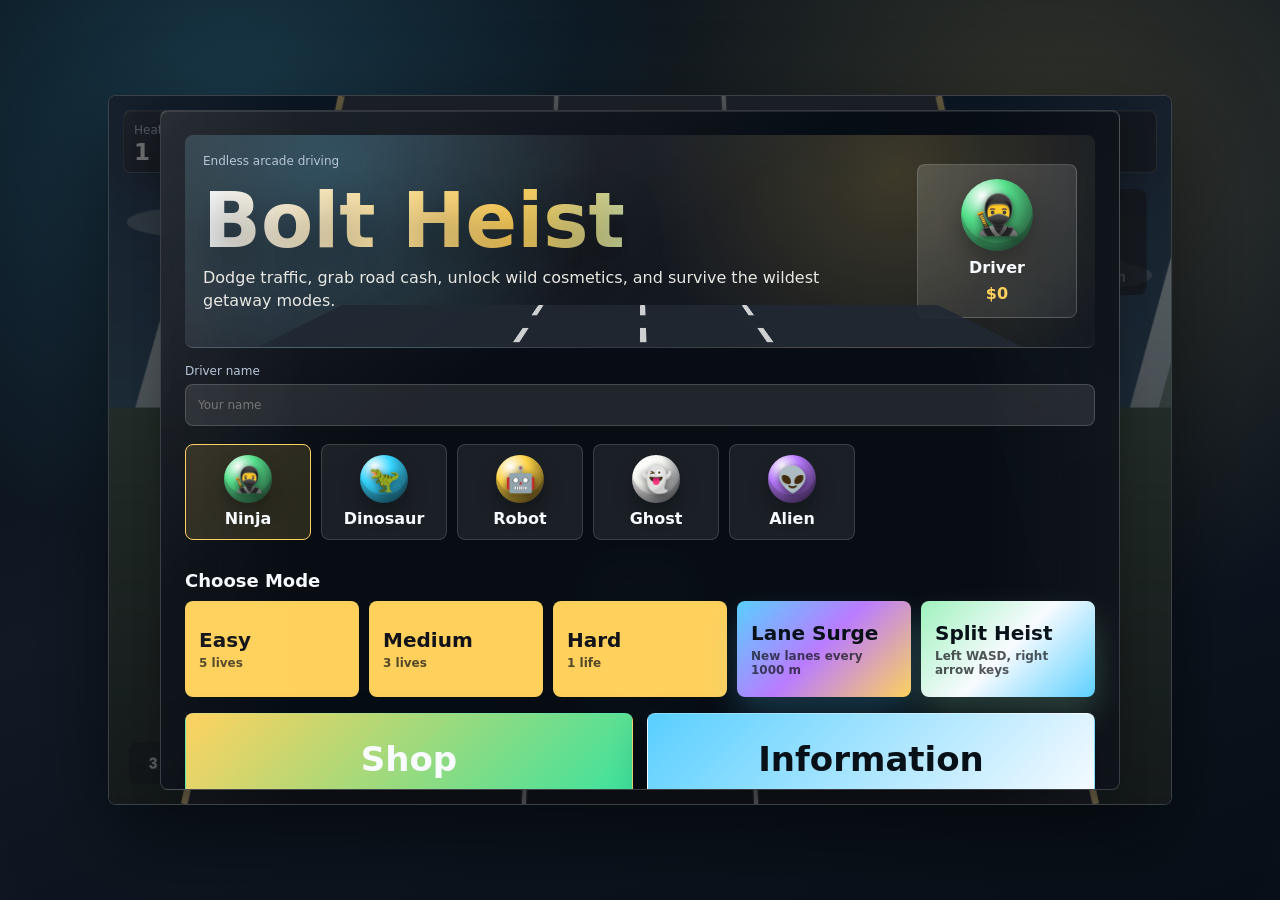
==== mak/outputs/car-drift-simulator/index.html @ dd3c478d "Add files via upload" ====
<!doctype html>
<html lang="en">
<head>
  <meta charset="utf-8">
  <meta name="viewport" content="width=device-width, initial-scale=1">
  <title>Bolt Heist</title>
  <link rel="stylesheet" href="style.css?v=premium-rehan-gold-v14">
</head>
<body>
  <main class="shell">
    <section class="game-wrap" aria-label="Bolt Heist playable prototype">
      <canvas id="game" width="960" height="640"></canvas>

      <div class="hud" aria-live="polite">
        <div><span>Heat</span><strong id="levelText">1</strong></div>
        <div><span>Speed</span><strong id="speedText">0 mph</strong></div>
        <div><span>Cash</span><strong id="cashText">$0</strong></div>
        <div><span>Lives</span><strong id="progressText">3</strong></div>
      </div>

      <div id="screen" class="overlay">
        <div class="panel">
          <p class="eyebrow">Arcade driving prototype</p>
          <h1>Bolt Heist</h1>
          <p id="screenText">
            You stole the wrong car. Survive an endless escape, dodge traffic, and grab upgrades from the road.
          </p>
          <div id="upgradePanel" class="upgrades" hidden>
            <button id="speedUpgrade" type="button"></button>
            <button id="handlingUpgrade" type="button"></button>
          </div>
          <div class="actions">
            <button id="primaryButton" type="button">Start Heist</button>
            <button id="secondaryButton" type="button" hidden>Retry Level</button>
          </div>
          <p class="controls">Move with A/D or arrow keys. Road upgrades are risky but powerful.</p>
        </div>
      </div>
    </section>
  </main>
  <script src="game-endless.js?v=premium-rehan-gold-v14"></script>
</body>
</html>
---- mak/outputs/car-drift-simulator/style.css ----
:root {
  color-scheme: dark;
  --ink: #f7f7f2;
  --muted: #b7b8bd;
  --road: #2b2f36;
  --accent: #ffd447;
  --danger: #ff4f64;
  --cool: #37d5ff;
  --cash: #54e08b;
  font-family: Inter, ui-sans-serif, system-ui, -apple-system, BlinkMacSystemFont, "Segoe UI", sans-serif;
}

* {
  box-sizing: border-box;
}

body {
  min-height: 100vh;
  margin: 0;
  display: grid;
  place-items: center;
  background:
    radial-gradient(circle at 25% 15%, rgba(255, 212, 71, 0.18), transparent 26rem),
    radial-gradient(circle at 80% 20%, rgba(55, 213, 255, 0.14), transparent 30rem),
    #101217;
  color: var(--ink);
}

.shell {
  width: min(100vw, 1100px);
  padding: 18px;
}

.game-wrap {
  position: relative;
  width: 100%;
  aspect-ratio: 3 / 2;
  min-height: 460px;
  overflow: hidden;
  border: 1px solid rgba(255, 255, 255, 0.16);
  border-radius: 8px;
  background: #111;
  box-shadow: 0 26px 70px rgba(0, 0, 0, 0.42);
}

canvas {
  width: 100%;
  height: 100%;
  display: block;
  background: #15171c;
}

.hud {
  position: absolute;
  top: 14px;
  left: 14px;
  right: 14px;
  display: grid;
  grid-template-columns: repeat(4, minmax(0, 1fr));
  gap: 8px;
  pointer-events: none;
}

.hud div {
  border: 1px solid rgba(255, 255, 255, 0.12);
  border-radius: 8px;
  background: rgba(16, 18, 23, 0.76);
  backdrop-filter: blur(10px);
}

.hud div {
  min-width: 0;
  padding: 8px 10px;
}

.hud span,
.eyebrow,
.controls {
  color: var(--muted);
  font-size: 12px;
  letter-spacing: 0;
}

.hud strong {
  display: block;
  margin-top: 2px;
  font-size: clamp(16px, 2vw, 23px);
  line-height: 1.05;
}

.overlay {
  position: absolute;
  inset: 0;
  display: grid;
  place-items: center;
  padding: 20px;
  background: rgba(9, 10, 14, 0.62);
}

.overlay.hidden {
  display: none;
}

.panel {
  width: min(760px, 100%);
  max-height: min(92vh, 610px);
  overflow: auto;
  padding: 24px;
  border-radius: 8px;
  border: 1px solid rgba(255, 255, 255, 0.18);
  background: rgba(21, 23, 29, 0.94);
  box-shadow: 0 24px 70px rgba(0, 0, 0, 0.48);
}

h1 {
  margin: 0 0 10px;
  font-size: clamp(42px, 7vw, 76px);
  line-height: 0.92;
  letter-spacing: 0;
}

p {
  margin: 0 0 16px;
  color: #e8e8e3;
  line-height: 1.45;
}

.subtitle {
  max-width: 62ch;
}

.wallet-line {
  padding: 9px 12px;
  border-radius: 8px;
  background: rgba(84, 224, 139, 0.12);
  border: 1px solid rgba(84, 224, 139, 0.24);
}

h2 {
  margin: 18px 0 10px;
  font-size: 18px;
  letter-spacing: 0;
}

h3 {
  margin: 0 0 8px;
  font-size: 15px;
  letter-spacing: 0;
}

.name-field {
  display: grid;
  gap: 6px;
  margin: 14px 0;
  color: var(--muted);
  font-size: 12px;
}

.name-field input {
  min-height: 42px;
  width: 100%;
  border: 1px solid rgba(255, 255, 255, 0.16);
  border-radius: 8px;
  padding: 9px 12px;
  color: var(--ink);
  background: rgba(255, 255, 255, 0.1);
  font: inherit;
  outline: none;
}

.name-field input:focus {
  border-color: var(--accent);
}

.mode-grid,
.leaderboards {
  display: grid;
  grid-template-columns: repeat(3, minmax(0, 1fr));
  gap: 10px;
}

.mode-grid button {
  min-height: 76px;
  text-align: left;
}

button small {
  display: block;
  margin-top: 4px;
  font-size: 12px;
  font-weight: 700;
  color: rgba(17, 19, 24, 0.72);
}

.menu-actions {
  display: flex;
  flex-wrap: wrap;
  gap: 10px;
  margin: 12px 0 4px;
}

.menu-actions button,
.actions button + button {
  color: var(--ink);
  background: rgba(255, 255, 255, 0.12);
  border: 1px solid rgba(255, 255, 255, 0.12);
}

.leaderboard {
  min-width: 0;
  border-radius: 8px;
  padding: 12px;
  background: rgba(255, 255, 255, 0.08);
  border: 1px solid rgba(255, 255, 255, 0.11);
}

.leaderboard ol {
  list-style: none;
  margin: 0;
  padding: 0;
}

.leaderboard li {
  display: flex;
  justify-content: space-between;
  gap: 8px;
  padding: 5px 0;
  color: #e8e8e3;
  font-size: 13px;
  border-top: 1px solid rgba(255, 255, 255, 0.08);
}

.leaderboard li:first-child {
  border-top: 0;
}

.leaderboard span {
  min-width: 0;
  overflow: hidden;
  text-overflow: ellipsis;
  white-space: nowrap;
}

.visual-grid {
  display: grid;
  grid-template-columns: repeat(5, minmax(0, 1fr));
  gap: 10px;
}

.visual-grid article {
  display: grid;
  gap: 7px;
  align-content: start;
  min-height: 172px;
  padding: 12px;
  border-radius: 8px;
  background: rgba(255, 255, 255, 0.08);
  color: #e8e8e3;
}

.visual-grid span {
  color: var(--muted);
  font-size: 12px;
  line-height: 1.35;
}

.shop-grid {
  display: grid;
  grid-template-columns: repeat(2, minmax(0, 1fr));
  gap: 10px;
}

.shop-card {
  display: grid;
  grid-template-columns: 86px 1fr auto;
  gap: 10px;
  align-items: center;
  min-width: 0;
  padding: 10px;
  border-radius: 8px;
  color: #e8e8e3;
  background: rgba(255, 255, 255, 0.08);
  border: 1px solid rgba(255, 255, 255, 0.11);
}

.shop-card strong,
.shop-card span {
  grid-column: 2;
}

.shop-card span {
  color: var(--muted);
  font-size: 12px;
  line-height: 1.3;
}

.shop-card button {
  grid-column: 3;
  grid-row: 1 / span 2;
  min-width: 104px;
}

.shop-preview {
  grid-row: 1 / span 2;
  width: 72px;
  height: 46px;
  display: grid;
  place-items: center;
  border-radius: 8px;
  color: #111318;
  font-size: 12px;
  font-weight: 900;
  box-shadow: inset 0 -8px 0 rgba(17, 19, 24, 0.18);
}

.hat-preview {
  color: var(--ink);
  background: rgba(255, 255, 255, 0.12);
  border: 1px solid rgba(255, 255, 255, 0.14);
}

.hat-preview.cap {
  background: linear-gradient(#f7f7f2 0 42%, #37d5ff 42% 100%);
  color: #111318;
}

.hat-preview.crown {
  background: #ffd447;
  color: #111318;
}

.hat-preview.spoiler {
  background: linear-gradient(90deg, #37d5ff, #b97cff);
  color: #111318;
}

.hat-preview.halo {
  background: radial-gradient(ellipse at center, transparent 0 32%, #f7f7f2 33% 45%, transparent 46%), rgba(255, 255, 255, 0.1);
}

.upgrade-preview {
  background: linear-gradient(135deg, #ffd447, #54e08b);
}

.sample {
  width: 74px;
  height: 58px;
  display: grid;
  place-items: center;
  justify-self: center;
  margin-bottom: 2px;
}

.cone-sample {
  width: 0;
  height: 0;
  border-left: 24px solid transparent;
  border-right: 24px solid transparent;
  border-bottom: 54px solid #ff8a34;
  filter: drop-shadow(0 6px 0 rgba(0, 0, 0, 0.24));
}

.barrier-sample,
.parked-sample,
.roadblock-sample {
  border-radius: 8px;
  box-shadow: inset 0 -10px 0 rgba(17, 19, 24, 0.28);
}

.barrier-sample {
  width: 82px;
  height: 38px;
  margin-top: 10px;
  background: repeating-linear-gradient(135deg, #f24f5f 0 14px, #fff5d0 14px 26px);
}

.parked-sample {
  width: 50px;
  height: 76px;
  background: #6cd0ff;
}

.oil-sample {
  width: 82px;
  height: 44px;
  margin-top: 7px;
  border-radius: 50%;
  background: #0d0e12;
  border: 3px solid rgba(55, 213, 255, 0.28);
}

.roadblock-sample {
  width: 88px;
  height: 42px;
  margin-top: 9px;
  background: repeating-linear-gradient(135deg, #f7f7f2 0 16px, #16181d 16px 28px);
}

.pickup-sample {
  width: 58px;
  height: 58px;
  border-radius: 50%;
  color: #111318;
  font-size: 24px;
  font-weight: 900;
  box-shadow: 0 8px 0 rgba(0, 0, 0, 0.28);
}

.life-sample {
  background: #ff4f64;
}

.auto-sample {
  background: #37d5ff;
}

.immortal-sample {
  background: #ffd447;
}

.cash-sample {
  background: #f7f7f2;
}

.car-chip {
  min-height: 28px;
  display: grid;
  place-items: center;
  border-radius: 8px;
  color: #111318;
  font-size: 12px;
  font-weight: 900;
}

.green-car {
  background: #54e08b;
}

.blue-car {
  background: #37d5ff;
}

.rainbow-car {
  background: linear-gradient(90deg, #ff4f64, #ffd447, #54e08b, #37d5ff, #b97cff);
}

.upgrades {
  display: grid;
  gap: 8px;
  margin: 16px 0;
}

button {
  min-height: 42px;
  border: 0;
  border-radius: 8px;
  padding: 10px 14px;
  color: #111318;
  background: var(--accent);
  font: inherit;
  font-weight: 800;
  cursor: pointer;
}

button:hover {
  filter: brightness(1.06);
}

button:disabled {
  cursor: not-allowed;
  color: rgba(255, 255, 255, 0.52);
  background: rgba(255, 255, 255, 0.12);
}

.upgrades button {
  color: var(--ink);
  text-align: left;
  background: rgba(255, 255, 255, 0.1);
  border: 1px solid rgba(255, 255, 255, 0.13);
}

.actions {
  display: flex;
  flex-wrap: wrap;
  gap: 10px;
  margin-top: 16px;
}

#secondaryButton {
  color: var(--ink);
  background: rgba(255, 255, 255, 0.12);
}

.controls {
  margin: 14px 0 0;
}

@media (max-width: 720px) {
  .shell {
    padding: 0;
  }

  .game-wrap {
    min-height: 100vh;
    border-radius: 0;
    border: 0;
  }

  .hud {
    grid-template-columns: repeat(2, minmax(0, 1fr));
  }

  .mode-grid,
  .leaderboards,
  .visual-grid,
  .shop-grid {
    grid-template-columns: 1fr;
  }

  .shop-card {
    grid-template-columns: 72px 1fr;
  }

  .shop-card button {
    grid-column: 1 / -1;
    grid-row: auto;
  }

  .panel {
    padding: 18px;
  }
}
/* Visual quality upgrade */
:root {
  --ink: #f8fbff;
  --muted: #b6c5d8;
  --accent: #ffd15c;
  --danger: #ff5d58;
  --cool: #59cfff;
  --cash: #38e39f;
}

body {
  background:
    radial-gradient(circle at 18% 12%, rgba(89, 207, 255, 0.2), transparent 28rem),
    radial-gradient(circle at 82% 16%, rgba(255, 209, 92, 0.15), transparent 30rem),
    linear-gradient(160deg, #071018, #111a25 48%, #071018);
}

.game-wrap {
  border-color: rgba(255, 255, 255, 0.2);
  background: #0b111a;
  box-shadow: 0 34px 90px rgba(0, 0, 0, 0.52), inset 0 1px 0 rgba(255, 255, 255, 0.1);
}

.game-wrap::after {
  content: "";
  position: absolute;
  inset: 0;
  pointer-events: none;
  background: linear-gradient(90deg, rgba(255,255,255,0.045), transparent 18% 82%, rgba(255,255,255,0.045));
  mix-blend-mode: screen;
}

.hud div,
.panel,
.shop-card,
.info-card,
.leaderboard,
.mode-card {
  background:
    linear-gradient(145deg, rgba(255, 255, 255, 0.1), transparent 42%),
    rgba(11, 17, 26, 0.78);
  border-color: rgba(255, 255, 255, 0.18);
  box-shadow: 0 14px 30px rgba(0,0,0,0.24), inset 0 1px 0 rgba(255,255,255,0.1);
}

.panel {
  background:
    linear-gradient(145deg, rgba(255,255,255,0.11), transparent 36%),
    rgba(8, 13, 21, 0.94);
  backdrop-filter: blur(18px) saturate(1.12);
}

h1 {
  text-shadow: 0 18px 44px rgba(0, 0, 0, 0.42);
}

button,
.shop-card,
.mode-card {
  transition: transform 0.14s ease, filter 0.14s ease, border-color 0.14s ease, box-shadow 0.14s ease;
}

button:hover,
.shop-card:hover,
.mode-card:hover {
  transform: translateY(-1px);
  box-shadow: 0 16px 34px rgba(0,0,0,0.28);
}

.sample,
.cosmetic-preview,
.info-visual {
  box-shadow: inset 0 0 26px rgba(0,0,0,0.24), 0 10px 20px rgba(0,0,0,0.18);
}

.multiplier-sample {
  color: #111318;
  background: linear-gradient(135deg, #38e39f, #ffd15c);
}

/* Premium menu and profile-picture layout */
.panel {
  width: min(960px, 100%);
  max-height: min(92vh, 680px);
}

.hero-menu {
  display: grid;
  grid-template-columns: 1fr auto;
  gap: 18px;
  align-items: center;
  padding-bottom: 16px;
  border-bottom: 1px solid rgba(255,255,255,0.14);
}

.animated-title {
  display: inline-block;
  animation: titlePulse 1.7s ease-in-out infinite, titleWobble 0.16s linear infinite;
  background: linear-gradient(90deg, #f8fbff, #ffd15c, #59cfff, #f8fbff);
  background-size: 220% 100%;
  -webkit-background-clip: text;
  background-clip: text;
  color: transparent;
}

@keyframes titlePulse {
  0%, 100% { background-position: 0% 50%; filter: drop-shadow(0 0 0 rgba(255,209,92,0)); }
  50% { background-position: 100% 50%; filter: drop-shadow(0 0 14px rgba(255,209,92,0.32)); }
}

@keyframes titleWobble {
  0%, 100% { transform: translateX(0); }
  50% { transform: translateX(0.7px); }
}

.profile-badge {
  min-width: 160px;
  display: grid;
  justify-items: center;
  gap: 7px;
  padding: 14px;
  border: 1px solid rgba(255,255,255,0.16);
  border-radius: 8px;
  background: linear-gradient(145deg, rgba(255,255,255,0.1), transparent), rgba(255,255,255,0.07);
}

.profile-badge span {
  font-weight: 900;
}

.profile-badge strong {
  color: var(--accent);
}

.pfp {
  width: 48px;
  height: 48px;
  display: grid;
  place-items: center;
  border-radius: 50%;
  color: #081018;
  font-size: 14px;
  font-weight: 950;
  background: radial-gradient(circle at 30% 24%, #fff, var(--pfp-a) 34%, var(--pfp-b) 100%);
  box-shadow: inset 0 -8px 0 rgba(0,0,0,0.16), 0 10px 20px rgba(0,0,0,0.26);
}

.pfp.large {
  width: 72px;
  height: 72px;
  font-size: 20px;
}

.premium-name {
  margin-top: 16px;
}

.pfp-picker {
  display: flex;
  gap: 10px;
  overflow-x: auto;
  padding: 4px 0 12px;
}

.pfp-choice {
  min-width: 112px;
  min-height: 86px;
  display: grid;
  justify-items: center;
  gap: 6px;
  color: var(--ink);
  background: rgba(255,255,255,0.08);
  border: 1px solid rgba(255,255,255,0.14);
}

.pfp-choice.selected,
.pfp-choice:hover {
  border-color: var(--accent);
  background: rgba(255,209,92,0.14);
}

.rehan-banner {
  padding: 12px 14px;
  border: 1px solid rgba(255,209,92,0.36);
  border-radius: 8px;
  color: #fff7cc;
  background: linear-gradient(90deg, rgba(255,209,92,0.22), rgba(89,207,255,0.12));
  font-weight: 900;
}

.premium-modes button {
  min-height: 96px;
  font-size: 20px;
}

.big-actions {
  display: grid;
  grid-template-columns: repeat(2, minmax(0, 1fr));
  gap: 14px;
  margin: 16px 0;
}

.big-actions button {
  min-height: 92px;
  font-size: clamp(22px, 3vw, 34px);
  border-radius: 8px;
  box-shadow: 0 18px 38px rgba(0,0,0,0.28);
}

.big-actions button:first-child {
  background: linear-gradient(135deg, #ffd15c, #38e39f);
}

.big-actions button:last-child {
  color: #081018;
  background: linear-gradient(135deg, #59cfff, #f8fbff);
}

.pfp-shop .shop-card,
.pfp-card {
  grid-template-columns: 64px 1fr auto;
}

.gold-sample {
  color: #111318;
  background: radial-gradient(circle at 30% 24%, #fff8bf, #ffd447 42%, #b97800 100%);
  box-shadow: 0 0 22px rgba(255, 212, 71, 0.45), inset 0 -8px 0 rgba(0,0,0,0.18);
}

.gold-car {
  background: linear-gradient(90deg, #fff8bf, #ffd447, #b97800);
}

@media (max-width: 720px) {
  .hero-menu,
  .big-actions {
    grid-template-columns: 1fr;
  }

  .profile-badge {
    justify-items: start;
    grid-template-columns: auto 1fr;
  }

  .profile-badge strong {
    grid-column: 2;
  }
}

/* v4 menu polish: emoji pfps, aesthetic boards, lane surge */
.cinematic-menu {
  position: relative;
  min-height: 210px;
  overflow: hidden;
  border-radius: 8px;
  padding: 18px;
  background:
    radial-gradient(circle at 16% 12%, rgba(89,207,255,0.22), transparent 34%),
    radial-gradient(circle at 78% 18%, rgba(255,209,92,0.18), transparent 34%),
    linear-gradient(135deg, rgba(255,255,255,0.08), rgba(255,255,255,0.03));
}

.menu-road-art {
  position: absolute;
  left: 0;
  right: 0;
  bottom: -28px;
  height: 92px;
  transform: perspective(220px) rotateX(52deg);
  background: linear-gradient(90deg, transparent 12%, #202832 12% 88%, transparent 88%);
  opacity: 0.9;
}

.menu-road-art span {
  position: absolute;
  top: 0;
  bottom: 0;
  width: 6px;
  border-radius: 999px;
  background: repeating-linear-gradient(to bottom, rgba(255,255,255,0.88) 0 22px, transparent 22px 44px);
  animation: roadMenuMove 0.8s linear infinite;
}

.menu-road-art span:nth-child(1) { left: 37%; }
.menu-road-art span:nth-child(2) { left: 50%; }
.menu-road-art span:nth-child(3) { left: 63%; }

@keyframes roadMenuMove {
  from { background-position-y: 0; }
  to { background-position-y: 44px; }
}

.emoji-pfp {
  font-size: 25px;
  color: initial;
  text-shadow: 0 2px 8px rgba(0,0,0,0.28);
}

.emoji-pfp span {
  transform: translateY(1px);
}

.emoji-pfp.large {
  font-size: 39px;
}

.emoji-picker .pfp-choice {
  min-width: 126px;
  min-height: 96px;
}

.four-modes {
  grid-template-columns: repeat(4, minmax(0, 1fr));
}

.four-modes button:last-child {
  color: #081018;
  background: linear-gradient(135deg, #59cfff, #b97cff 48%, #ffd15c);
  box-shadow: 0 18px 34px rgba(89,207,255,0.22);
}

.aesthetic-leaderboards {
  gap: 12px;
}

.premium-board {
  position: relative;
  overflow: hidden;
  background:
    linear-gradient(145deg, rgba(255,255,255,0.12), transparent 42%),
    rgba(8, 13, 21, 0.72);
}

.premium-board::before {
  content: "";
  position: absolute;
  inset: 0 0 auto;
  height: 3px;
  background: linear-gradient(90deg, #ffd15c, #59cfff, #38e39f);
}

.premium-board h3 {
  display: flex;
  align-items: center;
  gap: 8px;
  color: #f8fbff;
}

.premium-board h3::before {
  content: "?";
  color: #ffd15c;
}

.premium-board li {
  align-items: center;
  padding: 8px 0;
}

.premium-board .rank {
  width: 36px;
  flex: 0 0 auto;
  color: #ffd15c;
  font-weight: 950;
}

.premium-board .driver-name {
  flex: 1 1 auto;
  font-weight: 800;
}

.premium-board strong {
  color: #38e39f;
}

@media (max-width: 900px) {
  .four-modes {
    grid-template-columns: repeat(2, minmax(0, 1fr));
  }
}

@media (max-width: 560px) {
  .four-modes {
    grid-template-columns: 1fr;
  }
}

/* v5: sharper emoji avatar rendering */
.pfp-emoji {
  display: inline-grid;
  place-items: center;
  font-family: "Segoe UI Emoji", "Apple Color Emoji", "Noto Color Emoji", sans-serif;
  line-height: 1;
  filter: drop-shadow(0 2px 3px rgba(0,0,0,0.35));
}

/* v10: stable five-mode menu grid */
.five-modes {
  grid-template-columns: repeat(5, minmax(0, 1fr));
}
.five-modes button:nth-child(4) {
  color: #081018;
  background: linear-gradient(135deg, #59cfff, #b97cff 48%, #ffd15c);
  box-shadow: 0 18px 34px rgba(89,207,255,0.22);
}
.five-modes button:nth-child(5) {
  color: #081018;
  background: linear-gradient(135deg, #9ff2bd, #f8fbff 50%, #59cfff);
  box-shadow: 0 18px 34px rgba(159,242,189,0.22);
}
.five-boards {
  grid-template-columns: repeat(5, minmax(0, 1fr));
}
@media (max-width: 1100px) {
  .five-modes,
  .five-boards {
    grid-template-columns: repeat(2, minmax(0, 1fr));
  }
}
@media (max-width: 560px) {
  .five-modes,
  .five-boards {
    grid-template-columns: 1fr;
  }
}

/* v11: menu runtime boot fix */
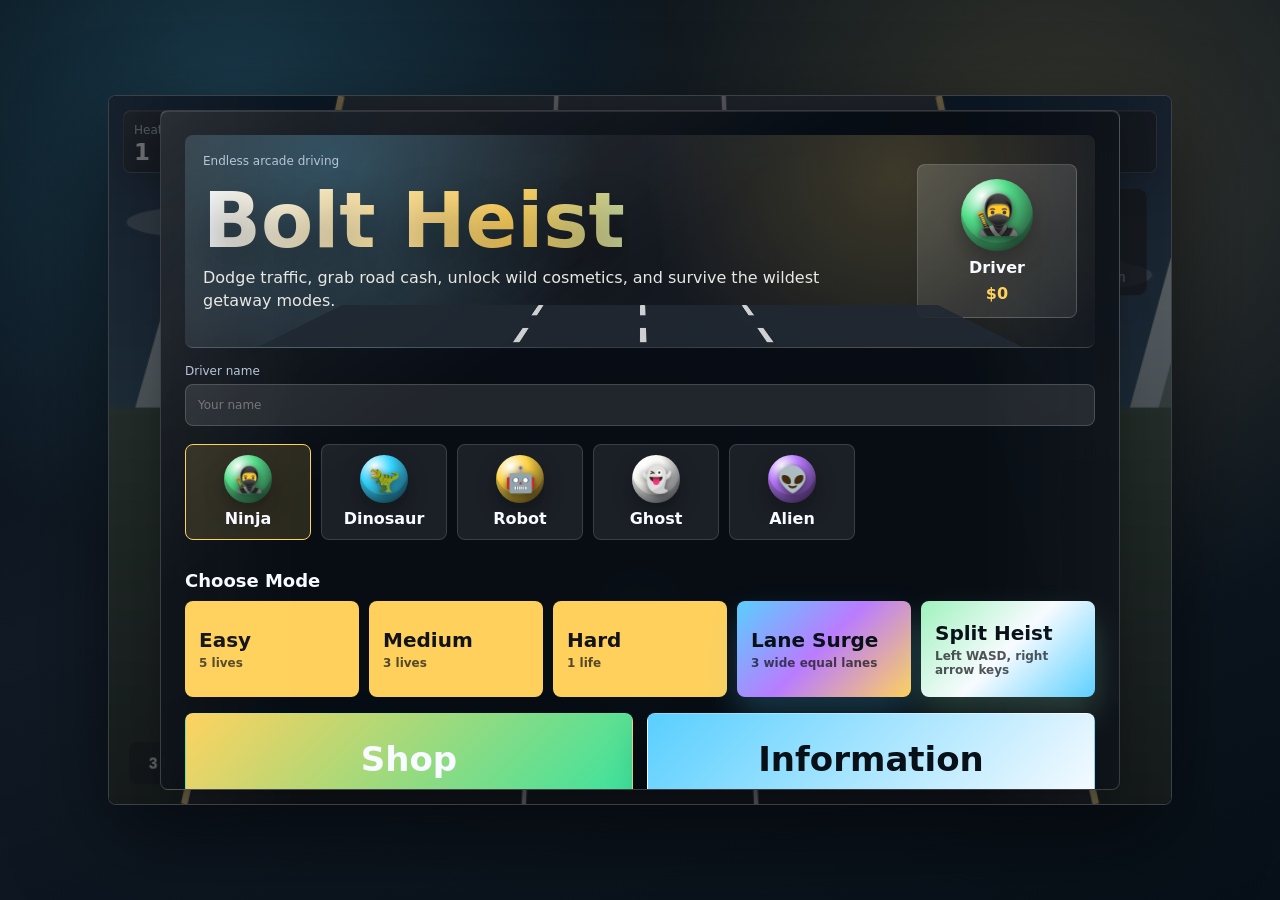
==== commit 4752a6f3: "Add files via upload" ====
--- a/mak/outputs/car-drift-simulator/index.html
+++ b/mak/outputs/car-drift-simulator/index.html
@@ -4,7 +4,7 @@
   <meta charset="utf-8">
   <meta name="viewport" content="width=device-width, initial-scale=1">
   <title>Bolt Heist</title>
-  <link rel="stylesheet" href="style.css?v=premium-rehan-gold-v14">
+  <link rel="stylesheet" href="style.css?v=premium-rehan-gold-v19">
 </head>
 <body>
   <main class="shell">
@@ -38,6 +38,6 @@
       </div>
     </section>
   </main>
-  <script src="game-endless.js?v=premium-rehan-gold-v14"></script>
+  <script src="game-endless.js?v=premium-rehan-gold-v19"></script>
 </body>
 </html>
--- a/mak/outputs/car-drift-simulator/style.css
+++ b/mak/outputs/car-drift-simulator/style.css
@@ -529,431 +529,430 @@
   .panel {
     padding: 18px;
   }
-}
-/* Visual quality upgrade */
-:root {
-  --ink: #f8fbff;
-  --muted: #b6c5d8;
-  --accent: #ffd15c;
-  --danger: #ff5d58;
-  --cool: #59cfff;
-  --cash: #38e39f;
-}
-
-body {
-  background:
-    radial-gradient(circle at 18% 12%, rgba(89, 207, 255, 0.2), transparent 28rem),
-    radial-gradient(circle at 82% 16%, rgba(255, 209, 92, 0.15), transparent 30rem),
-    linear-gradient(160deg, #071018, #111a25 48%, #071018);
-}
-
-.game-wrap {
-  border-color: rgba(255, 255, 255, 0.2);
-  background: #0b111a;
-  box-shadow: 0 34px 90px rgba(0, 0, 0, 0.52), inset 0 1px 0 rgba(255, 255, 255, 0.1);
-}
-
-.game-wrap::after {
-  content: "";
-  position: absolute;
-  inset: 0;
-  pointer-events: none;
-  background: linear-gradient(90deg, rgba(255,255,255,0.045), transparent 18% 82%, rgba(255,255,255,0.045));
-  mix-blend-mode: screen;
-}
-
-.hud div,
-.panel,
-.shop-card,
-.info-card,
-.leaderboard,
-.mode-card {
-  background:
-    linear-gradient(145deg, rgba(255, 255, 255, 0.1), transparent 42%),
-    rgba(11, 17, 26, 0.78);
-  border-color: rgba(255, 255, 255, 0.18);
-  box-shadow: 0 14px 30px rgba(0,0,0,0.24), inset 0 1px 0 rgba(255,255,255,0.1);
-}
-
-.panel {
-  background:
-    linear-gradient(145deg, rgba(255,255,255,0.11), transparent 36%),
-    rgba(8, 13, 21, 0.94);
-  backdrop-filter: blur(18px) saturate(1.12);
-}
-
-h1 {
-  text-shadow: 0 18px 44px rgba(0, 0, 0, 0.42);
-}
-
-button,
-.shop-card,
-.mode-card {
-  transition: transform 0.14s ease, filter 0.14s ease, border-color 0.14s ease, box-shadow 0.14s ease;
-}
-
-button:hover,
-.shop-card:hover,
-.mode-card:hover {
-  transform: translateY(-1px);
-  box-shadow: 0 16px 34px rgba(0,0,0,0.28);
-}
-
-.sample,
-.cosmetic-preview,
-.info-visual {
-  box-shadow: inset 0 0 26px rgba(0,0,0,0.24), 0 10px 20px rgba(0,0,0,0.18);
-}
-
-.multiplier-sample {
-  color: #111318;
-  background: linear-gradient(135deg, #38e39f, #ffd15c);
-}
-
-/* Premium menu and profile-picture layout */
-.panel {
-  width: min(960px, 100%);
-  max-height: min(92vh, 680px);
-}
-
-.hero-menu {
-  display: grid;
-  grid-template-columns: 1fr auto;
-  gap: 18px;
-  align-items: center;
-  padding-bottom: 16px;
-  border-bottom: 1px solid rgba(255,255,255,0.14);
-}
-
-.animated-title {
-  display: inline-block;
-  animation: titlePulse 1.7s ease-in-out infinite, titleWobble 0.16s linear infinite;
-  background: linear-gradient(90deg, #f8fbff, #ffd15c, #59cfff, #f8fbff);
-  background-size: 220% 100%;
-  -webkit-background-clip: text;
-  background-clip: text;
-  color: transparent;
-}
-
-@keyframes titlePulse {
-  0%, 100% { background-position: 0% 50%; filter: drop-shadow(0 0 0 rgba(255,209,92,0)); }
-  50% { background-position: 100% 50%; filter: drop-shadow(0 0 14px rgba(255,209,92,0.32)); }
-}
-
-@keyframes titleWobble {
-  0%, 100% { transform: translateX(0); }
-  50% { transform: translateX(0.7px); }
-}
-
-.profile-badge {
-  min-width: 160px;
-  display: grid;
-  justify-items: center;
-  gap: 7px;
-  padding: 14px;
-  border: 1px solid rgba(255,255,255,0.16);
-  border-radius: 8px;
-  background: linear-gradient(145deg, rgba(255,255,255,0.1), transparent), rgba(255,255,255,0.07);
-}
-
-.profile-badge span {
-  font-weight: 900;
-}
-
-.profile-badge strong {
-  color: var(--accent);
-}
-
-.pfp {
-  width: 48px;
-  height: 48px;
-  display: grid;
-  place-items: center;
-  border-radius: 50%;
-  color: #081018;
-  font-size: 14px;
-  font-weight: 950;
-  background: radial-gradient(circle at 30% 24%, #fff, var(--pfp-a) 34%, var(--pfp-b) 100%);
-  box-shadow: inset 0 -8px 0 rgba(0,0,0,0.16), 0 10px 20px rgba(0,0,0,0.26);
-}
-
-.pfp.large {
-  width: 72px;
-  height: 72px;
-  font-size: 20px;
-}
-
-.premium-name {
-  margin-top: 16px;
-}
-
-.pfp-picker {
-  display: flex;
-  gap: 10px;
-  overflow-x: auto;
-  padding: 4px 0 12px;
-}
-
-.pfp-choice {
-  min-width: 112px;
-  min-height: 86px;
-  display: grid;
-  justify-items: center;
-  gap: 6px;
-  color: var(--ink);
-  background: rgba(255,255,255,0.08);
-  border: 1px solid rgba(255,255,255,0.14);
-}
-
-.pfp-choice.selected,
-.pfp-choice:hover {
-  border-color: var(--accent);
-  background: rgba(255,209,92,0.14);
-}
-
-.rehan-banner {
-  padding: 12px 14px;
-  border: 1px solid rgba(255,209,92,0.36);
-  border-radius: 8px;
-  color: #fff7cc;
-  background: linear-gradient(90deg, rgba(255,209,92,0.22), rgba(89,207,255,0.12));
-  font-weight: 900;
-}
-
-.premium-modes button {
-  min-height: 96px;
-  font-size: 20px;
-}
-
-.big-actions {
-  display: grid;
-  grid-template-columns: repeat(2, minmax(0, 1fr));
-  gap: 14px;
-  margin: 16px 0;
-}
-
-.big-actions button {
-  min-height: 92px;
-  font-size: clamp(22px, 3vw, 34px);
-  border-radius: 8px;
-  box-shadow: 0 18px 38px rgba(0,0,0,0.28);
-}
-
-.big-actions button:first-child {
-  background: linear-gradient(135deg, #ffd15c, #38e39f);
-}
-
-.big-actions button:last-child {
-  color: #081018;
-  background: linear-gradient(135deg, #59cfff, #f8fbff);
-}
-
-.pfp-shop .shop-card,
-.pfp-card {
-  grid-template-columns: 64px 1fr auto;
-}
-
-.gold-sample {
-  color: #111318;
-  background: radial-gradient(circle at 30% 24%, #fff8bf, #ffd447 42%, #b97800 100%);
-  box-shadow: 0 0 22px rgba(255, 212, 71, 0.45), inset 0 -8px 0 rgba(0,0,0,0.18);
-}
-
-.gold-car {
-  background: linear-gradient(90deg, #fff8bf, #ffd447, #b97800);
-}
-
-@media (max-width: 720px) {
-  .hero-menu,
-  .big-actions {
-    grid-template-columns: 1fr;
-  }
-
-  .profile-badge {
-    justify-items: start;
-    grid-template-columns: auto 1fr;
-  }
-
-  .profile-badge strong {
-    grid-column: 2;
-  }
-}
-
-/* v4 menu polish: emoji pfps, aesthetic boards, lane surge */
-.cinematic-menu {
-  position: relative;
-  min-height: 210px;
-  overflow: hidden;
-  border-radius: 8px;
-  padding: 18px;
-  background:
-    radial-gradient(circle at 16% 12%, rgba(89,207,255,0.22), transparent 34%),
-    radial-gradient(circle at 78% 18%, rgba(255,209,92,0.18), transparent 34%),
-    linear-gradient(135deg, rgba(255,255,255,0.08), rgba(255,255,255,0.03));
-}
-
-.menu-road-art {
-  position: absolute;
-  left: 0;
-  right: 0;
-  bottom: -28px;
-  height: 92px;
-  transform: perspective(220px) rotateX(52deg);
-  background: linear-gradient(90deg, transparent 12%, #202832 12% 88%, transparent 88%);
-  opacity: 0.9;
-}
-
-.menu-road-art span {
-  position: absolute;
-  top: 0;
-  bottom: 0;
-  width: 6px;
-  border-radius: 999px;
-  background: repeating-linear-gradient(to bottom, rgba(255,255,255,0.88) 0 22px, transparent 22px 44px);
-  animation: roadMenuMove 0.8s linear infinite;
-}
-
-.menu-road-art span:nth-child(1) { left: 37%; }
-.menu-road-art span:nth-child(2) { left: 50%; }
-.menu-road-art span:nth-child(3) { left: 63%; }
-
-@keyframes roadMenuMove {
-  from { background-position-y: 0; }
-  to { background-position-y: 44px; }
-}
-
-.emoji-pfp {
-  font-size: 25px;
-  color: initial;
-  text-shadow: 0 2px 8px rgba(0,0,0,0.28);
-}
-
-.emoji-pfp span {
-  transform: translateY(1px);
-}
-
-.emoji-pfp.large {
-  font-size: 39px;
-}
-
-.emoji-picker .pfp-choice {
-  min-width: 126px;
-  min-height: 96px;
-}
-
-.four-modes {
-  grid-template-columns: repeat(4, minmax(0, 1fr));
-}
-
-.four-modes button:last-child {
-  color: #081018;
-  background: linear-gradient(135deg, #59cfff, #b97cff 48%, #ffd15c);
-  box-shadow: 0 18px 34px rgba(89,207,255,0.22);
-}
-
-.aesthetic-leaderboards {
-  gap: 12px;
-}
-
-.premium-board {
-  position: relative;
-  overflow: hidden;
-  background:
-    linear-gradient(145deg, rgba(255,255,255,0.12), transparent 42%),
-    rgba(8, 13, 21, 0.72);
-}
-
-.premium-board::before {
-  content: "";
-  position: absolute;
-  inset: 0 0 auto;
-  height: 3px;
-  background: linear-gradient(90deg, #ffd15c, #59cfff, #38e39f);
-}
-
-.premium-board h3 {
-  display: flex;
-  align-items: center;
-  gap: 8px;
-  color: #f8fbff;
-}
-
-.premium-board h3::before {
-  content: "?";
-  color: #ffd15c;
-}
-
-.premium-board li {
-  align-items: center;
-  padding: 8px 0;
-}
-
-.premium-board .rank {
-  width: 36px;
-  flex: 0 0 auto;
-  color: #ffd15c;
-  font-weight: 950;
-}
-
-.premium-board .driver-name {
-  flex: 1 1 auto;
-  font-weight: 800;
-}
-
-.premium-board strong {
-  color: #38e39f;
-}
-
-@media (max-width: 900px) {
-  .four-modes {
-    grid-template-columns: repeat(2, minmax(0, 1fr));
-  }
-}
-
-@media (max-width: 560px) {
-  .four-modes {
-    grid-template-columns: 1fr;
-  }
-}
-
-/* v5: sharper emoji avatar rendering */
-.pfp-emoji {
-  display: inline-grid;
-  place-items: center;
-  font-family: "Segoe UI Emoji", "Apple Color Emoji", "Noto Color Emoji", sans-serif;
-  line-height: 1;
-  filter: drop-shadow(0 2px 3px rgba(0,0,0,0.35));
-}
-
-/* v10: stable five-mode menu grid */
-.five-modes {
-  grid-template-columns: repeat(5, minmax(0, 1fr));
-}
-.five-modes button:nth-child(4) {
-  color: #081018;
-  background: linear-gradient(135deg, #59cfff, #b97cff 48%, #ffd15c);
-  box-shadow: 0 18px 34px rgba(89,207,255,0.22);
-}
-.five-modes button:nth-child(5) {
-  color: #081018;
-  background: linear-gradient(135deg, #9ff2bd, #f8fbff 50%, #59cfff);
-  box-shadow: 0 18px 34px rgba(159,242,189,0.22);
-}
-.five-boards {
-  grid-template-columns: repeat(5, minmax(0, 1fr));
-}
-@media (max-width: 1100px) {
-  .five-modes,
-  .five-boards {
-    grid-template-columns: repeat(2, minmax(0, 1fr));
-  }
-}
-@media (max-width: 560px) {
-  .five-modes,
-  .five-boards {
-    grid-template-columns: 1fr;
-  }
-}
-
-/* v11: menu runtime boot fix */
-
+}
+/* Visual quality upgrade */
+:root {
+  --ink: #f8fbff;
+  --muted: #b6c5d8;
+  --accent: #ffd15c;
+  --danger: #ff5d58;
+  --cool: #59cfff;
+  --cash: #38e39f;
+}
+
+body {
+  background:
+    radial-gradient(circle at 18% 12%, rgba(89, 207, 255, 0.2), transparent 28rem),
+    radial-gradient(circle at 82% 16%, rgba(255, 209, 92, 0.15), transparent 30rem),
+    linear-gradient(160deg, #071018, #111a25 48%, #071018);
+}
+
+.game-wrap {
+  border-color: rgba(255, 255, 255, 0.2);
+  background: #0b111a;
+  box-shadow: 0 34px 90px rgba(0, 0, 0, 0.52), inset 0 1px 0 rgba(255, 255, 255, 0.1);
+}
+
+.game-wrap::after {
+  content: "";
+  position: absolute;
+  inset: 0;
+  pointer-events: none;
+  background: linear-gradient(90deg, rgba(255,255,255,0.045), transparent 18% 82%, rgba(255,255,255,0.045));
+  mix-blend-mode: screen;
+}
+
+.hud div,
+.panel,
+.shop-card,
+.info-card,
+.leaderboard,
+.mode-card {
+  background:
+    linear-gradient(145deg, rgba(255, 255, 255, 0.1), transparent 42%),
+    rgba(11, 17, 26, 0.78);
+  border-color: rgba(255, 255, 255, 0.18);
+  box-shadow: 0 14px 30px rgba(0,0,0,0.24), inset 0 1px 0 rgba(255,255,255,0.1);
+}
+
+.panel {
+  background:
+    linear-gradient(145deg, rgba(255,255,255,0.11), transparent 36%),
+    rgba(8, 13, 21, 0.94);
+  backdrop-filter: blur(18px) saturate(1.12);
+}
+
+h1 {
+  text-shadow: 0 18px 44px rgba(0, 0, 0, 0.42);
+}
+
+button,
+.shop-card,
+.mode-card {
+  transition: transform 0.14s ease, filter 0.14s ease, border-color 0.14s ease, box-shadow 0.14s ease;
+}
+
+button:hover,
+.shop-card:hover,
+.mode-card:hover {
+  transform: translateY(-1px);
+  box-shadow: 0 16px 34px rgba(0,0,0,0.28);
+}
+
+.sample,
+.cosmetic-preview,
+.info-visual {
+  box-shadow: inset 0 0 26px rgba(0,0,0,0.24), 0 10px 20px rgba(0,0,0,0.18);
+}
+
+.multiplier-sample {
+  color: #111318;
+  background: linear-gradient(135deg, #38e39f, #ffd15c);
+}
+
+/* Premium menu and profile-picture layout */
+.panel {
+  width: min(960px, 100%);
+  max-height: min(92vh, 680px);
+}
+
+.hero-menu {
+  display: grid;
+  grid-template-columns: 1fr auto;
+  gap: 18px;
+  align-items: center;
+  padding-bottom: 16px;
+  border-bottom: 1px solid rgba(255,255,255,0.14);
+}
+
+.animated-title {
+  display: inline-block;
+  animation: titlePulse 1.7s ease-in-out infinite, titleWobble 0.16s linear infinite;
+  background: linear-gradient(90deg, #f8fbff, #ffd15c, #59cfff, #f8fbff);
+  background-size: 220% 100%;
+  -webkit-background-clip: text;
+  background-clip: text;
+  color: transparent;
+}
+
+@keyframes titlePulse {
+  0%, 100% { background-position: 0% 50%; filter: drop-shadow(0 0 0 rgba(255,209,92,0)); }
+  50% { background-position: 100% 50%; filter: drop-shadow(0 0 14px rgba(255,209,92,0.32)); }
+}
+
+@keyframes titleWobble {
+  0%, 100% { transform: translateX(0); }
+  50% { transform: translateX(0.7px); }
+}
+
+.profile-badge {
+  min-width: 160px;
+  display: grid;
+  justify-items: center;
+  gap: 7px;
+  padding: 14px;
+  border: 1px solid rgba(255,255,255,0.16);
+  border-radius: 8px;
+  background: linear-gradient(145deg, rgba(255,255,255,0.1), transparent), rgba(255,255,255,0.07);
+}
+
+.profile-badge span {
+  font-weight: 900;
+}
+
+.profile-badge strong {
+  color: var(--accent);
+}
+
+.pfp {
+  width: 48px;
+  height: 48px;
+  display: grid;
+  place-items: center;
+  border-radius: 50%;
+  color: #081018;
+  font-size: 14px;
+  font-weight: 950;
+  background: radial-gradient(circle at 30% 24%, #fff, var(--pfp-a) 34%, var(--pfp-b) 100%);
+  box-shadow: inset 0 -8px 0 rgba(0,0,0,0.16), 0 10px 20px rgba(0,0,0,0.26);
+}
+
+.pfp.large {
+  width: 72px;
+  height: 72px;
+  font-size: 20px;
+}
+
+.premium-name {
+  margin-top: 16px;
+}
+
+.pfp-picker {
+  display: flex;
+  gap: 10px;
+  overflow-x: auto;
+  padding: 4px 0 12px;
+}
+
+.pfp-choice {
+  min-width: 112px;
+  min-height: 86px;
+  display: grid;
+  justify-items: center;
+  gap: 6px;
+  color: var(--ink);
+  background: rgba(255,255,255,0.08);
+  border: 1px solid rgba(255,255,255,0.14);
+}
+
+.pfp-choice.selected,
+.pfp-choice:hover {
+  border-color: var(--accent);
+  background: rgba(255,209,92,0.14);
+}
+
+.rehan-banner {
+  padding: 12px 14px;
+  border: 1px solid rgba(255,209,92,0.36);
+  border-radius: 8px;
+  color: #fff7cc;
+  background: linear-gradient(90deg, rgba(255,209,92,0.22), rgba(89,207,255,0.12));
+  font-weight: 900;
+}
+
+.premium-modes button {
+  min-height: 96px;
+  font-size: 20px;
+}
+
+.big-actions {
+  display: grid;
+  grid-template-columns: repeat(2, minmax(0, 1fr));
+  gap: 14px;
+  margin: 16px 0;
+}
+
+.big-actions button {
+  min-height: 92px;
+  font-size: clamp(22px, 3vw, 34px);
+  border-radius: 8px;
+  box-shadow: 0 18px 38px rgba(0,0,0,0.28);
+}
+
+.big-actions button:first-child {
+  background: linear-gradient(135deg, #ffd15c, #38e39f);
+}
+
+.big-actions button:last-child {
+  color: #081018;
+  background: linear-gradient(135deg, #59cfff, #f8fbff);
+}
+
+.pfp-shop .shop-card,
+.pfp-card {
+  grid-template-columns: 64px 1fr auto;
+}
+
+.gold-sample {
+  color: #111318;
+  background: radial-gradient(circle at 30% 24%, #fff8bf, #ffd447 42%, #b97800 100%);
+  box-shadow: 0 0 22px rgba(255, 212, 71, 0.45), inset 0 -8px 0 rgba(0,0,0,0.18);
+}
+
+.gold-car {
+  background: linear-gradient(90deg, #fff8bf, #ffd447, #b97800);
+}
+
+@media (max-width: 720px) {
+  .hero-menu,
+  .big-actions {
+    grid-template-columns: 1fr;
+  }
+
+  .profile-badge {
+    justify-items: start;
+    grid-template-columns: auto 1fr;
+  }
+
+  .profile-badge strong {
+    grid-column: 2;
+  }
+}
+
+/* v4 menu polish: emoji pfps, aesthetic boards, lane surge */
+.cinematic-menu {
+  position: relative;
+  min-height: 210px;
+  overflow: hidden;
+  border-radius: 8px;
+  padding: 18px;
+  background:
+    radial-gradient(circle at 16% 12%, rgba(89,207,255,0.22), transparent 34%),
+    radial-gradient(circle at 78% 18%, rgba(255,209,92,0.18), transparent 34%),
+    linear-gradient(135deg, rgba(255,255,255,0.08), rgba(255,255,255,0.03));
+}
+
+.menu-road-art {
+  position: absolute;
+  left: 0;
+  right: 0;
+  bottom: -28px;
+  height: 92px;
+  transform: perspective(220px) rotateX(52deg);
+  background: linear-gradient(90deg, transparent 12%, #202832 12% 88%, transparent 88%);
+  opacity: 0.9;
+}
+
+.menu-road-art span {
+  position: absolute;
+  top: 0;
+  bottom: 0;
+  width: 6px;
+  border-radius: 999px;
+  background: repeating-linear-gradient(to bottom, rgba(255,255,255,0.88) 0 22px, transparent 22px 44px);
+  animation: roadMenuMove 0.8s linear infinite;
+}
+
+.menu-road-art span:nth-child(1) { left: 37%; }
+.menu-road-art span:nth-child(2) { left: 50%; }
+.menu-road-art span:nth-child(3) { left: 63%; }
+
+@keyframes roadMenuMove {
+  from { background-position-y: 0; }
+  to { background-position-y: 44px; }
+}
+
+.emoji-pfp {
+  font-size: 25px;
+  color: initial;
+  text-shadow: 0 2px 8px rgba(0,0,0,0.28);
+}
+
+.emoji-pfp span {
+  transform: translateY(1px);
+}
+
+.emoji-pfp.large {
+  font-size: 39px;
+}
+
+.emoji-picker .pfp-choice {
+  min-width: 126px;
+  min-height: 96px;
+}
+
+.four-modes {
+  grid-template-columns: repeat(4, minmax(0, 1fr));
+}
+
+.four-modes button:last-child {
+  color: #081018;
+  background: linear-gradient(135deg, #59cfff, #b97cff 48%, #ffd15c);
+  box-shadow: 0 18px 34px rgba(89,207,255,0.22);
+}
+
+.aesthetic-leaderboards {
+  gap: 12px;
+}
+
+.premium-board {
+  position: relative;
+  overflow: hidden;
+  background:
+    linear-gradient(145deg, rgba(255,255,255,0.12), transparent 42%),
+    rgba(8, 13, 21, 0.72);
+}
+
+.premium-board::before {
+  content: "";
+  position: absolute;
+  inset: 0 0 auto;
+  height: 3px;
+  background: linear-gradient(90deg, #ffd15c, #59cfff, #38e39f);
+}
+
+.premium-board h3 {
+  display: flex;
+  align-items: center;
+  gap: 8px;
+  color: #f8fbff;
+}
+
+.premium-board h3::before {
+  content: "?";
+  color: #ffd15c;
+}
+
+.premium-board li {
+  align-items: center;
+  padding: 8px 0;
+}
+
+.premium-board .rank {
+  width: 36px;
+  flex: 0 0 auto;
+  color: #ffd15c;
+  font-weight: 950;
+}
+
+.premium-board .driver-name {
+  flex: 1 1 auto;
+  font-weight: 800;
+}
+
+.premium-board strong {
+  color: #38e39f;
+}
+
+@media (max-width: 900px) {
+  .four-modes {
+    grid-template-columns: repeat(2, minmax(0, 1fr));
+  }
+}
+
+@media (max-width: 560px) {
+  .four-modes {
+    grid-template-columns: 1fr;
+  }
+}
+
+/* v5: sharper emoji avatar rendering */
+.pfp-emoji {
+  display: inline-grid;
+  place-items: center;
+  font-family: "Segoe UI Emoji", "Apple Color Emoji", "Noto Color Emoji", sans-serif;
+  line-height: 1;
+  filter: drop-shadow(0 2px 3px rgba(0,0,0,0.35));
+}
+
+/* v10: stable five-mode menu grid */
+.five-modes {
+  grid-template-columns: repeat(5, minmax(0, 1fr));
+}
+.five-modes button:nth-child(4) {
+  color: #081018;
+  background: linear-gradient(135deg, #59cfff, #b97cff 48%, #ffd15c);
+  box-shadow: 0 18px 34px rgba(89,207,255,0.22);
+}
+.five-modes button:nth-child(5) {
+  color: #081018;
+  background: linear-gradient(135deg, #9ff2bd, #f8fbff 50%, #59cfff);
+  box-shadow: 0 18px 34px rgba(159,242,189,0.22);
+}
+.five-boards {
+  grid-template-columns: repeat(5, minmax(0, 1fr));
+}
+@media (max-width: 1100px) {
+  .five-modes,
+  .five-boards {
+    grid-template-columns: repeat(2, minmax(0, 1fr));
+  }
+}
+@media (max-width: 560px) {
+  .five-modes,
+  .five-boards {
+    grid-template-columns: 1fr;
+  }
+}
+
+/* v11: menu runtime boot fix */
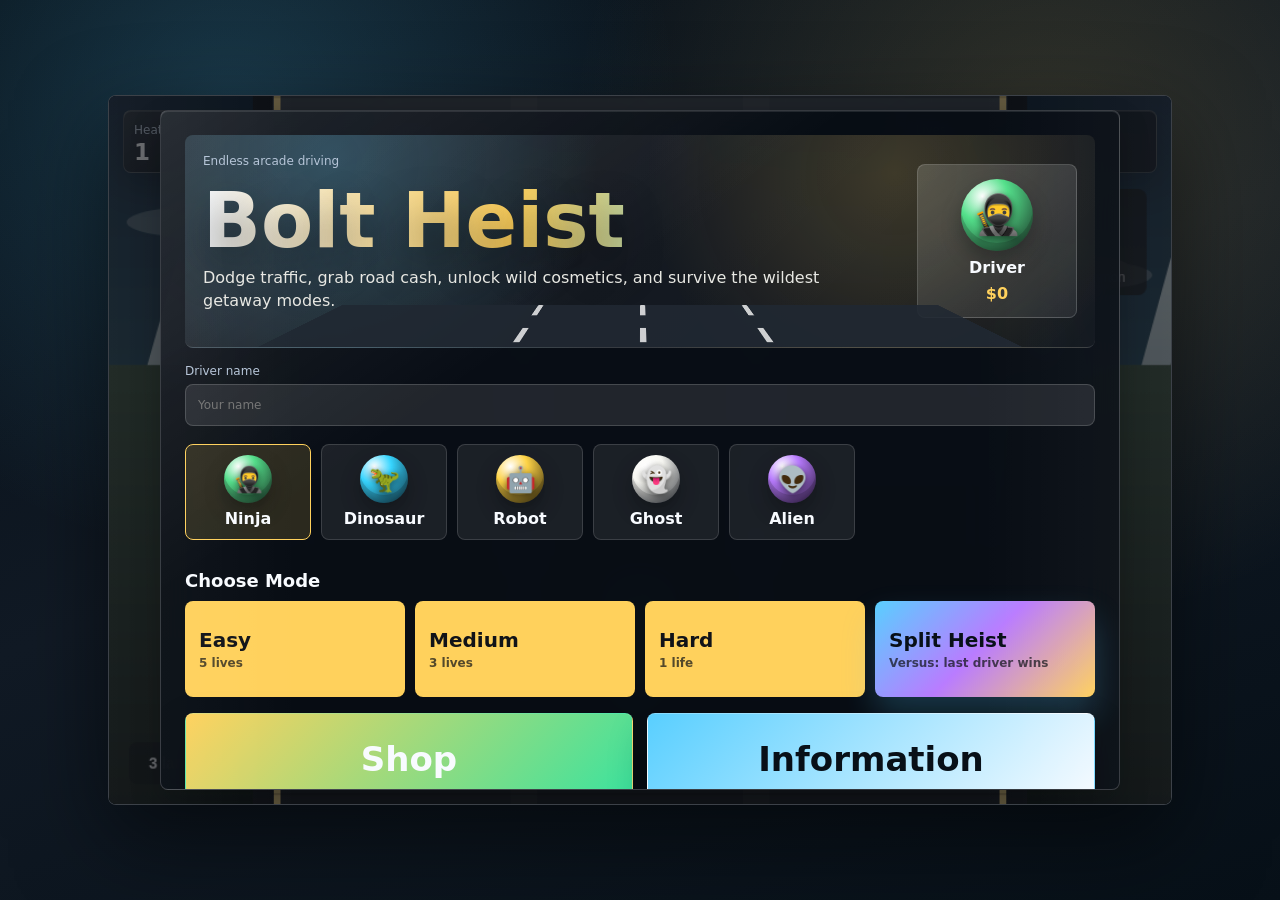
==== commit b3c2fe2c: "Add files via upload" ====
--- a/mak/outputs/car-drift-simulator/index.html
+++ b/mak/outputs/car-drift-simulator/index.html
@@ -1,10 +1,10 @@
-<!doctype html>
+﻿<!doctype html>
 <html lang="en">
 <head>
   <meta charset="utf-8">
   <meta name="viewport" content="width=device-width, initial-scale=1">
   <title>Bolt Heist</title>
-  <link rel="stylesheet" href="style.css?v=premium-rehan-gold-v19">
+  <link rel="stylesheet" href="style.css?v=premium-rehan-gold-v28">
 </head>
 <body>
   <main class="shell">
@@ -38,6 +38,14 @@
       </div>
     </section>
   </main>
-  <script src="game-endless.js?v=premium-rehan-gold-v19"></script>
+  <script src="game-endless.js?v=premium-rehan-gold-v28"></script>
 </body>
-</html>+</html>
+
+
+
+
+
+
+
+
--- a/mak/outputs/car-drift-simulator/style.css
+++ b/mak/outputs/car-drift-simulator/style.css
@@ -956,3 +956,35 @@
 }
 
 /* v11: menu runtime boot fix */
+
+/* premium-rehan-gold-v21: admin test mode layout */
+.six-modes,
+.six-boards {
+  grid-template-columns: repeat(3, minmax(0, 1fr));
+}
+
+.testmode-button,
+.six-modes .testmode-button {
+  color: #081018;
+  background: linear-gradient(135deg, #ff4f64, #ffd15c 48%, #f8fbff);
+  box-shadow: 0 18px 34px rgba(255, 79, 100, 0.24);
+}
+
+.admin-banner {
+  background: linear-gradient(135deg, rgba(255,79,100,0.22), rgba(255,209,92,0.18));
+  border-color: rgba(255, 209, 92, 0.44);
+}
+
+@media (max-width: 900px) {
+  .six-modes,
+  .six-boards {
+    grid-template-columns: repeat(2, minmax(0, 1fr));
+  }
+}
+
+@media (max-width: 560px) {
+  .six-modes,
+  .six-boards {
+    grid-template-columns: 1fr;
+  }
+}
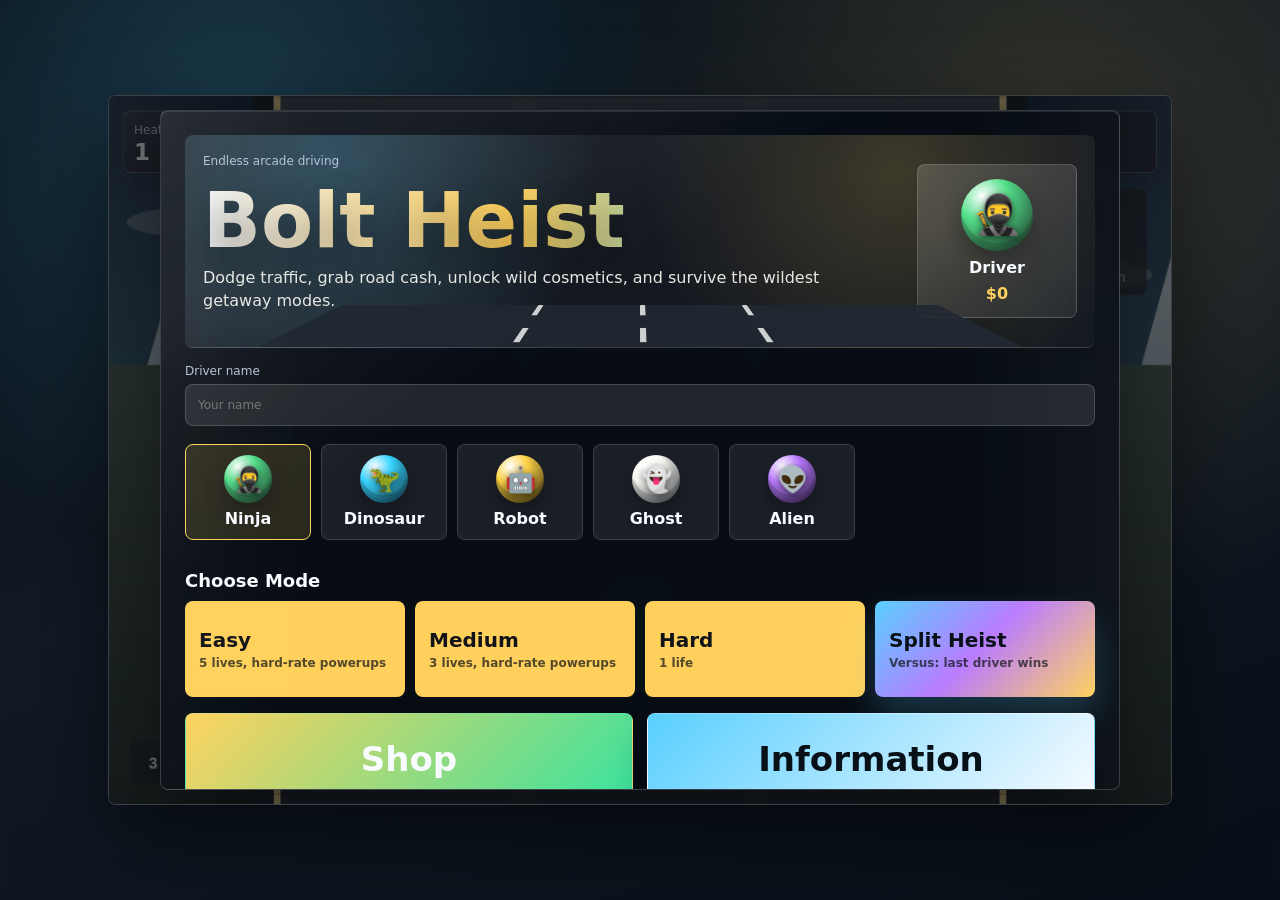
==== commit 97b6f13b: "Add files via upload" ====
--- a/mak/outputs/car-drift-simulator/index.html
+++ b/mak/outputs/car-drift-simulator/index.html
@@ -1,45 +1,45 @@
-﻿<!doctype html>
-<html lang="en">
-<head>
-  <meta charset="utf-8">
-  <meta name="viewport" content="width=device-width, initial-scale=1">
-  <title>Bolt Heist</title>
-  <link rel="stylesheet" href="style.css?v=premium-rehan-gold-v28">
-</head>
-<body>
-  <main class="shell">
-    <section class="game-wrap" aria-label="Bolt Heist playable prototype">
-      <canvas id="game" width="960" height="640"></canvas>
-
-      <div class="hud" aria-live="polite">
-        <div><span>Heat</span><strong id="levelText">1</strong></div>
-        <div><span>Speed</span><strong id="speedText">0 mph</strong></div>
-        <div><span>Cash</span><strong id="cashText">$0</strong></div>
-        <div><span>Lives</span><strong id="progressText">3</strong></div>
-      </div>
-
-      <div id="screen" class="overlay">
-        <div class="panel">
-          <p class="eyebrow">Arcade driving prototype</p>
-          <h1>Bolt Heist</h1>
-          <p id="screenText">
-            You stole the wrong car. Survive an endless escape, dodge traffic, and grab upgrades from the road.
-          </p>
-          <div id="upgradePanel" class="upgrades" hidden>
-            <button id="speedUpgrade" type="button"></button>
-            <button id="handlingUpgrade" type="button"></button>
-          </div>
-          <div class="actions">
-            <button id="primaryButton" type="button">Start Heist</button>
-            <button id="secondaryButton" type="button" hidden>Retry Level</button>
-          </div>
-          <p class="controls">Move with A/D or arrow keys. Road upgrades are risky but powerful.</p>
-        </div>
-      </div>
-    </section>
-  </main>
-  <script src="game-endless.js?v=premium-rehan-gold-v28"></script>
-</body>
+<!doctype html>
+<html lang="en">
+<head>
+  <meta charset="utf-8">
+  <meta name="viewport" content="width=device-width, initial-scale=1">
+  <title>Bolt Heist</title>
+  <link rel="stylesheet" href="style.css?v=premium-rehan-gold-v30">
+</head>
+<body>
+  <main class="shell">
+    <section class="game-wrap" aria-label="Bolt Heist playable prototype">
+      <canvas id="game" width="960" height="640"></canvas>
+
+      <div class="hud" aria-live="polite">
+        <div><span>Heat</span><strong id="levelText">1</strong></div>
+        <div><span>Speed</span><strong id="speedText">0 mph</strong></div>
+        <div><span>Cash</span><strong id="cashText">$0</strong></div>
+        <div><span>Lives</span><strong id="progressText">3</strong></div>
+      </div>
+
+      <div id="screen" class="overlay">
+        <div class="panel">
+          <p class="eyebrow">Arcade driving prototype</p>
+          <h1>Bolt Heist</h1>
+          <p id="screenText">
+            You stole the wrong car. Survive an endless escape, dodge traffic, and grab upgrades from the road.
+          </p>
+          <div id="upgradePanel" class="upgrades" hidden>
+            <button id="speedUpgrade" type="button"></button>
+            <button id="handlingUpgrade" type="button"></button>
+          </div>
+          <div class="actions">
+            <button id="primaryButton" type="button">Start Heist</button>
+            <button id="secondaryButton" type="button" hidden>Retry Level</button>
+          </div>
+          <p class="controls">Move with A/D or arrow keys. Road upgrades are risky but powerful.</p>
+        </div>
+      </div>
+    </section>
+  </main>
+  <script src="game-endless.js?v=premium-rehan-gold-v30"></script>
+</body>
 </html>
 
 
@@ -49,3 +49,4 @@
 
 
 
+
